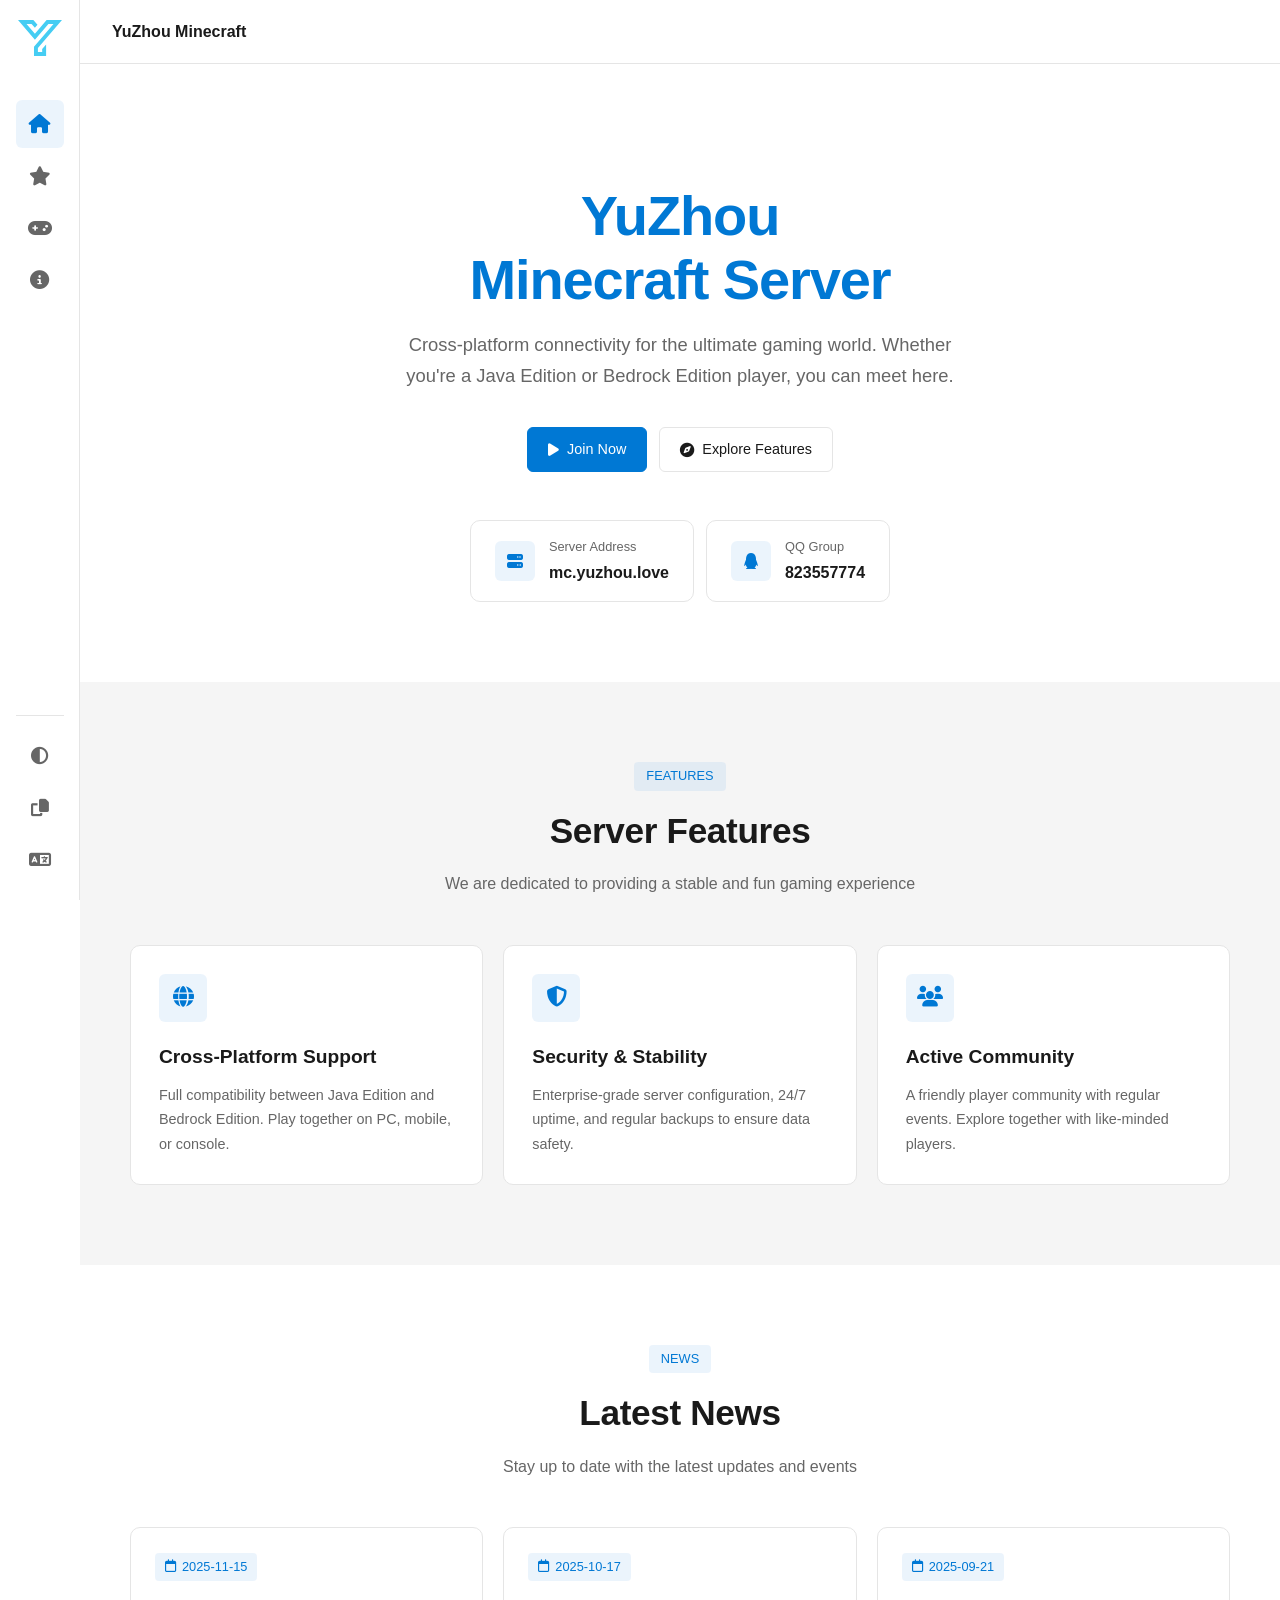
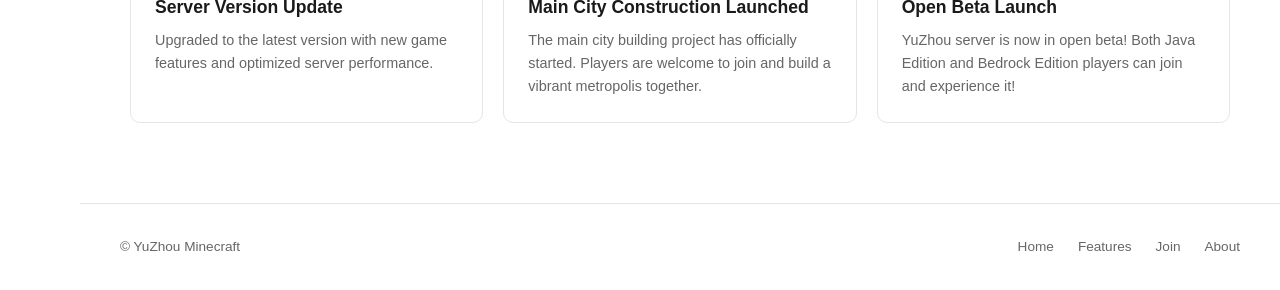
==== index.html @ 5cf27d08 "AAA" ====
<!DOCTYPE html>
<html lang="zh-CN">
<head>
    <meta charset="UTF-8">
    <meta name="viewport" content="width=device-width, initial-scale=1.0">
    <title data-i18n="site.title">雨州 Minecraft</title>
    <link rel="icon" href="images/雨州logo.svg" type="image/svg+xml">
    <link rel="stylesheet" href="css/common.css">
    <link rel="stylesheet" href="css/page.css">
    <link rel="stylesheet" href="css/home.css">
    <link rel="stylesheet" href="fonts/fontawesome-free-6.4.0-web/css/all.min.css">
</head>
<body>
    <!-- 加载界面 -->
    <div class="loading-screen active" id="loadingScreen">
        <div class="loading-container">
            <img src="images/雨州logo.svg" alt="雨州Minecraft加载中" class="loading-logo" data-i18n-alt="loading.alt">
        </div>
    </div>

    <!-- 侧边导航栏 -->
    <aside class="sidebar">
        <a href="/" class="nav-logo" data-page="home">
            <img src="images/雨州logo.svg" alt="雨州Minecraft" class="sidebar-logo">
        </a>
        
        <div class="sidebar-title" data-i18n="sidebar.title">雨州 Minecraft</div>
        
        <nav class="sidebar-nav" id="sidebarNav">
            <a href="/" class="sidebar-link active" data-page="home" title="首页" data-i18n-title="nav.home">
                <i class="fas fa-home"></i>
                <span class="nav-label" data-i18n="nav.home">首页</span>
            </a>
            <a href="/features" class="sidebar-link" data-page="features" title="特色" data-i18n-title="nav.features">
                <i class="fas fa-star"></i>
                <span class="nav-label" data-i18n="nav.features">特色</span>
            </a>
            <a href="/join" class="sidebar-link" data-page="join" title="加入" data-i18n-title="nav.join">
                <i class="fas fa-gamepad"></i>
                <span class="nav-label" data-i18n="nav.join">加入</span>
            </a>
            <a href="/about" class="sidebar-link" data-page="about" title="关于" data-i18n-title="nav.about">
                <i class="fas fa-info-circle"></i>
                <span class="nav-label" data-i18n="nav.about">关于</span>
            </a>
        </nav>
        
        <div class="sidebar-action">
            <button class="sidebar-btn" id="themeToggle" title="跟随系统" data-i18n-title="theme.auto">
                <i class="fas fa-circle-half-stroke"></i>
            </button>
            <button class="sidebar-btn" onclick="copyIP()" title="复制服务器IP" data-i18n-title="copy.ip">
                <i class="fas fa-copy"></i>
            </button>
            <div class="lang-toggle-wrapper">
                <button class="sidebar-btn" id="langToggle" title="语言" data-i18n-title="language.label" onclick="toggleLangMenu(event)">
                    <i class="fas fa-language"></i>
                </button>
                <div class="lang-menu" id="langMenu">
                    <button class="lang-menu-item" data-lang="auto">跟随系统</button>
                    <button class="lang-menu-item" data-lang="zh">中文</button>
                    <button class="lang-menu-item" data-lang="en">English</button>
                    <button class="lang-menu-item" data-lang="ja">日本語</button>
                    <button class="lang-menu-item" data-lang="ko">한국어</button>
                </div>
            </div>
            <button class="sidebar-btn sidebar-hamburger" id="menuToggle" title="菜单" data-i18n-title="menu.label">
                <i class="fas fa-bars"></i>
            </button>
        </div>
    </aside>

    <!-- 顶部栏 -->
    <header class="topbar">
        <div class="topbar-title" data-i18n="topbar.title">雨州 Minecraft</div>
    </header>

    <!-- 主内容区 -->
    <main class="main-content" id="mainContent">
        <!-- 页面内容将通过JS加载 -->
    </main>

    <!-- 页脚 -->
    <footer class="footer">
        <div data-i18n="footer.copyright">&copy; 雨州 Minecraft</div>
        <div class="footer-links">
            <a href="/" data-page="home" data-i18n="footer.home">首页</a>
            <a href="/features" data-page="features" data-i18n="footer.features">特色</a>
            <a href="/join" data-page="join" data-i18n="footer.join">加入</a>
            <a href="/about" data-page="about" data-i18n="footer.about">关于</a>
        </div>
    </footer>

    <script src="i18n.js"></script>
    <script src="script.js"></script>
</body>
</html>
---- css/common.css ----
/* ===== 雨州Minecraft - 现代化设计 ===== */

:root {
  --bg: #ffffff;
  --bg-section: #f5f5f5;
  --bg-card: #ffffff;
  --glass-bg: rgba(255, 255, 255, 0.85);
  --text: #1a1a1a;
  --text-muted: #666666;
  --text-tertiary: #999999;
  --border: #e5e5e5;
  --border-hover: #d0d0d0;
  --accent: #0078d4;
  --accent-hover: #106ebe;
  --accent-bg: rgba(0, 120, 212, 0.08);
  --shadow-sm: 0 1px 2px rgba(0, 0, 0, 0.05);
  --shadow-md: 0 4px 12px rgba(0, 0, 0, 0.06);
  --shadow-lg: 0 8px 24px rgba(0, 0, 0, 0.08);
  --radius-sm: 6px;
  --radius-md: 10px;
  --radius-lg: 16px;
  --sidebar-w: 80px;
  --topbar-h: 64px;
  --transition: 0.2s ease;
}

[data-theme="dark"] {
  --bg: #1a1a1a;
  --bg-section: #222222;
  --bg-card: #252525;
  --glass-bg: rgba(26, 26, 26, 0.85);
  --text: #e6edf3;
  --text-muted: #8b949e;
  --text-tertiary: #6e7681;
  --border: #30363d;
  --border-hover: #484f58;
  --accent: #58a6ff;
  --accent-hover: #79c0ff;
  --accent-bg: rgba(88, 166, 255, 0.12);
  --shadow-sm: 0 1px 2px rgba(0, 0, 0, 0.15);
  --shadow-md: 0 4px 12px rgba(0, 0, 0, 0.2);
  --shadow-lg: 0 8px 24px rgba(0, 0, 0, 0.3);
}

* {
  margin: 0;
  padding: 0;
  box-sizing: border-box;
}

body {
  font-family: -apple-system, BlinkMacSystemFont, 'Segoe UI', Roboto, 'Helvetica Neue', Arial, sans-serif;
  line-height: 1.6;
  color: var(--text);
  background: var(--bg);
  overflow-x: hidden;
  transition: background var(--transition), color var(--transition);
}

body.loading {
  overflow: hidden;
  height: 100vh;
}

/* ===== 侧边导航栏 ===== */
.sidebar {
  position: fixed;
  left: 0;
  top: 0;
  bottom: 0;
  width: var(--sidebar-w);
  background: var(--bg-card);
  border-right: 1px solid var(--border);
  z-index: 1000;
  display: flex;
  flex-direction: column;
  align-items: center;
  padding: 16px 0;
  transition: background var(--transition), border-color var(--transition);
}

.sidebar-logo {
  width: 44px;
  height: 44px;
  margin-bottom: 32px;
}

.sidebar-nav {
  display: flex;
  flex-direction: column;
  gap: 4px;
  flex: 1;
}

.sidebar-link {
  width: 48px;
  height: 48px;
  display: flex;
  align-items: center;
  justify-content: center;
  border-radius: var(--radius-sm);
  color: var(--text-muted);
  text-decoration: none;
  font-size: 1.2rem;
  transition: background var(--transition), color var(--transition);
}

.sidebar-link:hover {
  background: var(--accent-bg);
  color: var(--accent);
}

.sidebar-link.active {
  background: var(--accent-bg);
  color: var(--accent);
}

.sidebar-action {
  margin-top: auto;
  padding-top: 16px;
  border-top: 1px solid var(--border);
  display: flex;
  flex-direction: column;
  align-items: center;
  gap: 4px;
}

.sidebar-btn {
  width: 48px;
  height: 48px;
  border-radius: var(--radius-sm);
  background: transparent;
  border: none;
  color: var(--text-muted);
  font-size: 1.1rem;
  cursor: pointer;
  transition: background var(--transition), color var(--transition);
}

.sidebar-btn:hover {
  background: var(--accent-bg);
  color: var(--accent);
}

.nav-label {
  display: none;
}

.sidebar-hamburger {
  display: none;
}

.sidebar-title {
  display: none;
}

/* ===== 语言切换菜单 ===== */
.lang-toggle-wrapper {
  position: relative;
}

.lang-menu {
  display: none;
  position: absolute;
  left: 64px;
  bottom: 0;
  background: var(--bg-card);
  border: 1px solid var(--border);
  border-radius: var(--radius-md);
  box-shadow: var(--shadow-lg);
  z-index: 1100;
  flex-direction: column;
  padding: 4px;
  min-width: 180px;
  opacity: 0;
  visibility: hidden;
  pointer-events: none;
  transform: translateX(-10px);
  transition: opacity 0.2s ease, transform 0.2s ease;
}

.lang-menu.open {
  display: flex;
  opacity: 1;
  visibility: visible;
  pointer-events: auto;
  transform: translateX(0);
}

.lang-menu-item {
  display: block;
  width: 100%;
  padding: 10px 14px;
  background: none;
  border: none;
  border-radius: var(--radius-sm);
  font-size: 0.9rem;
  color: var(--text);
  text-align: left;
  cursor: pointer;
  transition: background var(--transition);
  white-space: nowrap;
}

.lang-menu-item:hover {
  background: var(--accent-bg);
  color: var(--accent);
}

.lang-menu-item.active {
  background: var(--accent-bg);
  color: var(--accent);
  font-weight: 600;
}

/* ===== 顶部栏 ===== */
.topbar {
  position: fixed;
  top: 0;
  left: var(--sidebar-w);
  right: 0;
  height: var(--topbar-h);
  background: var(--bg-card);
  border-bottom: 1px solid var(--border);
  z-index: 999;
  display: flex;
  align-items: center;
  justify-content: space-between;
  padding: 0 32px;
  transition: background var(--transition), border-color var(--transition);
}

.topbar-title {
  font-size: 1rem;
  font-weight: 600;
  color: var(--text);
}

.topbar-actions {
  display: flex;
  gap: 12px;
}

/* ===== 主内容区 ===== */
.main-content {
  margin-left: var(--sidebar-w);
  min-height: 100vh;
  padding-top: var(--topbar-h);
}

.page-content {
  display: none;
}

.page-content.active {
  display: block;
}

/* ===== 通用卡片 ===== */
.glass-card {
  background: var(--bg-card);
  border: 1px solid var(--border);
  border-radius: var(--radius-md);
  padding: 24px;
  transition: border-color var(--transition), box-shadow var(--transition);
}

.glass-card:hover {
  border-color: var(--border-hover);
  box-shadow: var(--shadow-md);
}

/* ===== 按钮 ===== */
.btn {
  display: inline-flex;
  align-items: center;
  gap: 8px;
  padding: 10px 20px;
  border-radius: var(--radius-sm);
  font-size: 0.9rem;
  font-weight: 500;
  text-decoration: none;
  cursor: pointer;
  border: 1px solid var(--border);
  background: var(--bg-card);
  color: var(--text);
  transition: background var(--transition), border-color var(--transition), box-shadow var(--transition);
}

.btn:hover {
  background: var(--bg-section);
  border-color: var(--border-hover);
}

.btn-primary {
  background: var(--accent);
  color: #ffffff;
  border-color: var(--accent);
}

.btn-primary:hover {
  background: var(--accent-hover);
  border-color: var(--accent-hover);
  box-shadow: var(--shadow-md);
}

.btn-secondary {
  background: transparent;
  border-color: var(--border);
}

.btn-secondary:hover {
  background: var(--bg-section);
  border-color: var(--border-hover);
}

/* ===== 标签 ===== */
.tag {
  display: inline-flex;
  align-items: center;
  gap: 6px;
  padding: 4px 12px;
  background: var(--accent-bg);
  border-radius: 4px;
  font-size: 0.8rem;
  color: var(--accent);
  font-weight: 500;
}

/* ===== 加载界面 ===== */
.loading-screen {
  position: fixed;
  inset: 0;
  background: var(--bg);
  z-index: 9999;
  display: flex;
  align-items: center;
  justify-content: center;
  opacity: 0;
  pointer-events: none;
  transition: opacity 0.4s ease;
}

.loading-screen.active {
  opacity: 1;
  pointer-events: auto;
}

.loading-container {
  text-align: center;
}

.loading-logo {
  width: 80px;
  height: 80px;
  opacity: 0.6;
}

/* ===== 页脚 ===== */
.footer {
  margin-left: var(--sidebar-w);
  padding: 32px 40px;
  border-top: 1px solid var(--border);
  display: flex;
  justify-content: space-between;
  align-items: center;
  color: var(--text-muted);
  font-size: 0.85rem;
  transition: border-color var(--transition);
}

.footer-links {
  display: flex;
  gap: 24px;
}

.footer-links a {
  color: var(--text-muted);
  text-decoration: none;
  transition: color var(--transition);
}

.footer-links a:hover {
  color: var(--accent);
}

/* ===== 导航标签文字（桌面隐藏，移动显示） ===== */
.nav-label {
  display: none;
}

.sidebar-hamburger {
  display: none;
}

/* ===== 响应式 ===== */
@media (max-width: 768px) {
  .sidebar {
    width: 100%;
    height: 56px;
    flex-direction: row;
    align-items: center;
    padding: 0 16px;
    bottom: auto;
    border-right: none;
    border-bottom: 1px solid var(--border);
  }

  .sidebar-logo {
    width: 36px;
    height: 36px;
    margin: 0;
  }

  .sidebar-nav {
    display: flex;
    position: fixed;
    inset: 56px 0 0 0;
    background: var(--glass-bg);
    backdrop-filter: blur(16px);
    -webkit-backdrop-filter: blur(16px);
    border-bottom: none;
    flex-direction: column;
    padding: 16px;
    gap: 4px;
    z-index: 999;
    opacity: 0;
    transform: translateY(-10px);
    visibility: hidden;
    pointer-events: none;
    transition: opacity 0.25s ease, transform 0.25s ease, visibility 0.25s;
  }

  .sidebar-nav.open {
    opacity: 1;
    transform: translateY(0);
    visibility: visible;
    pointer-events: auto;
  }

  .sidebar-link {
    width: 100%;
    height: auto;
    justify-content: flex-start;
    padding: 12px 16px;
    gap: 12px;
    font-size: 1rem;
  }

  .sidebar-link i {
    width: 20px;
    text-align: center;
    font-size: 1.1rem;
  }

  .nav-label {
    display: inline;
  }

  .sidebar-action {
    flex-direction: row;
    margin-top: 0;
    margin-left: auto;
    padding-top: 0;
    border-top: none;
  }

  .sidebar-btn {
    width: 42px;
    height: 42px;
  }

  .sidebar-hamburger {
    display: block;
  }

  .sidebar-title {
    display: block;
    font-size: 1rem;
    font-weight: 600;
    color: var(--text);
    margin-left: 8px;
  }

  .lang-menu {
    left: auto;
    right: 0;
    bottom: auto;
    top: 100%;
    transform: translateY(-10px);
  }

  .lang-menu.open {
    transform: translateY(0);
  }

  @media (max-width: 320px) {
    .sidebar-title {
      display: none;
    }
  }

  .nav-logo {
    display: flex;
    align-items: center;
  }

  .topbar {
    display: none;
  }

  .main-content {
    margin-left: 0;
    padding-top: 56px;
  }

  .footer {
    margin-left: 0;
    padding: 24px 20px;
    flex-direction: column;
    gap: 12px;
    text-align: center;
  }
}
---- css/page.css ----
/* ===== 子页面通用样式 ===== */

/* 页面Hero */
.page-hero {
  padding: 120px 40px 64px;
  text-align: center;
  position: relative;
  background: var(--bg-section);
  transition: background var(--transition);
}

.page-hero-content {
  max-width: 700px;
  margin: 0 auto;
}

.page-hero-tag {
  display: inline-block;
  padding: 4px 12px;
  background: var(--accent-bg);
  border-radius: 4px;
  font-size: 0.8rem;
  color: var(--accent);
  margin-bottom: 16px;
  font-weight: 500;
  letter-spacing: 1px;
}

.page-hero-title {
  font-size: 2.8rem;
  font-weight: 800;
  color: var(--text);
  margin-bottom: 12px;
  letter-spacing: -0.02em;
}

.page-hero-desc {
  color: var(--text-muted);
  font-size: 1.05rem;
  max-width: 480px;
  margin: 0 auto;
}

/* 内容区域 */
.page-section {
  padding: 64px 40px;
  max-width: 1100px;
  margin: 0 auto;
}

.page-section.alt-bg {
  background: var(--bg-section);
  max-width: 100%;
  transition: background var(--transition);
}

.page-section.alt-bg > * {
  max-width: 1100px;
  margin-left: auto;
  margin-right: auto;
}

.section-title-sm {
  font-size: 1.5rem;
  font-weight: 600;
  margin-bottom: 32px;
  color: var(--text);
  display: flex;
  align-items: center;
  gap: 16px;
}

.section-title-sm::after {
  content: '';
  flex: 1;
  height: 1px;
  background: var(--border);
}

/* 步骤卡片 */
.steps-grid {
  display: grid;
  grid-template-columns: repeat(auto-fit, minmax(260px, 1fr));
  gap: 20px;
}

.step-card {
  background: var(--bg-card);
  border: 1px solid var(--border);
  border-radius: var(--radius-md);
  padding: 28px 24px;
  text-align: center;
  transition: border-color var(--transition), box-shadow var(--transition);
}

.step-card:hover {
  border-color: var(--border-hover);
  box-shadow: var(--shadow-md);
}

.step-number {
  width: 44px;
  height: 44px;
  background: var(--accent-bg);
  border-radius: var(--radius-sm);
  display: flex;
  align-items: center;
  justify-content: center;
  margin: 0 auto 16px;
  font-size: 1.2rem;
  font-weight: 700;
  color: var(--accent);
}

.step-card h3 {
  font-size: 1.15rem;
  font-weight: 600;
  margin-bottom: 8px;
  color: var(--text);
}

.step-card p {
  color: var(--text-muted);
  font-size: 0.9rem;
  line-height: 1.6;
}

/* 加入指南图文布局 */
.join-layout {
  display: flex;
  align-items: flex-start;
  gap: 40px;
}

.join-layout .steps-grid {
  flex: 1;
  min-width: 0;
}

.join-image {
  flex: 1;
  min-width: 0;
  position: sticky;
  top: calc(var(--topbar-h) + 24px);
}

.join-image img {
  width: 100%;
  height: auto;
  border-radius: var(--radius-md);
  border: 1px solid var(--border);
  display: block;
  transition: border-color var(--transition);
}

.join-layout-reverse {
  flex-direction: row-reverse;
}

/* 联系卡片 */
.contact-grid {
  display: grid;
  grid-template-columns: repeat(auto-fit, minmax(280px, 1fr));
  gap: 20px;
}

.contact-card {
  background: var(--bg-card);
  border: 1px solid var(--border);
  border-radius: var(--radius-md);
  padding: 32px 24px;
  text-align: center;
  transition: border-color var(--transition), box-shadow var(--transition);
}

.contact-card:hover {
  border-color: var(--border-hover);
  box-shadow: var(--shadow-md);
}

.contact-icon {
  width: 56px;
  height: 56px;
  background: var(--accent-bg);
  border-radius: var(--radius-sm);
  display: flex;
  align-items: center;
  justify-content: center;
  margin: 0 auto 20px;
  font-size: 1.4rem;
  color: var(--accent);
}

.contact-card h3 {
  font-size: 1.15rem;
  font-weight: 600;
  margin-bottom: 8px;
  color: var(--text);
}

.contact-card .value {
  font-size: 1.1rem;
  color: var(--accent);
  font-weight: 600;
  margin-bottom: 16px;
}

/* 特性列表 */
.feature-list {
  display: flex;
  flex-direction: column;
  gap: 12px;
}

.feature-item {
  display: flex;
  align-items: center;
  gap: 14px;
  padding: 16px 20px;
  background: var(--bg-card);
  border: 1px solid var(--border);
  border-radius: var(--radius-sm);
  transition: border-color var(--transition);
}

.feature-item:hover {
  border-color: var(--border-hover);
}

.feature-item-icon {
  width: 40px;
  height: 40px;
  background: var(--accent-bg);
  border-radius: var(--radius-sm);
  display: flex;
  align-items: center;
  justify-content: center;
  color: var(--accent);
  font-size: 1rem;
  flex-shrink: 0;
}

.feature-item-text h4 {
  font-size: 1rem;
  font-weight: 600;
  margin-bottom: 2px;
  color: var(--text);
}

.feature-item-text p {
  color: var(--text-muted);
  font-size: 0.85rem;
}

/* 响应式 */
@media (max-width: 1024px) {
  .join-layout,
  .join-layout-reverse {
    flex-direction: column;
  }

  .join-image {
    position: static;
    margin: 16px 0 0;
  }

  /* 所有 ≤1024px 使用紧凑列表步骤 */
  .steps-grid {
    gap: 0;
  }

  .step-card {
    padding: 12px 0;
    border: none;
    border-radius: 0;
    background: none;
    text-align: left;
    display: flex;
    flex-wrap: wrap;
    align-items: flex-start;
    gap: 4px 12px;
  }

  .step-card:hover {
    border-color: transparent;
    box-shadow: none;
  }

  .step-card + .step-card {
    border-top: 1px solid var(--border);
  }

  .step-number {
    width: 26px;
    height: 26px;
    border-radius: 50%;
    font-size: 0.8rem;
    font-weight: 600;
    margin: 0;
    flex-shrink: 0;
  }

  .step-card h3 {
    font-size: 0.95rem;
    font-weight: 600;
    margin: 0;
    padding-top: 2px;
    flex: 1;
  }

  .step-card p {
    width: 100%;
    padding-left: 38px;
    font-size: 0.8rem;
    line-height: 1.5;
    margin: 0;
    color: var(--text-muted);
  }
}

@media (max-width: 768px) {
  .page-hero {
    padding: 100px 20px 40px;
  }

  .page-hero-title {
    font-size: 2.2rem;
  }

  .page-section {
    padding: 32px 20px;
  }

  .contact-grid {
    grid-template-columns: 1fr;
  }

  .join-image {
    max-width: 100%;
    margin-top: 12px;
  }

  .join-image img {
    border-radius: var(--radius-sm);
  }

  .section-title-sm {
    margin-bottom: 16px;
    font-size: 1.25rem;
  }
}
---- css/home.css ----
/* ===== 首页 ===== */

.hero {
  padding: 120px 40px 80px;
  text-align: center;
  position: relative;
  background: var(--bg);
  overflow: hidden;
}

.hero-content {
  max-width: 800px;
  margin: 0 auto;
  position: relative;
  z-index: 1;
}

.hero-badge {
  display: inline-flex;
  align-items: center;
  gap: 6px;
  padding: 6px 14px;
  background: var(--accent-bg);
  border-radius: 4px;
  font-size: 0.85rem;
  color: var(--accent);
  margin-bottom: 24px;
  font-weight: 500;
}

.hero-title {
  font-size: 3.5rem;
  font-weight: 800;
  line-height: 1.15;
  margin-bottom: 16px;
  color: var(--text);
  letter-spacing: -0.02em;
}

.hero-title span {
  color: var(--accent);
}

.hero-subtitle {
  font-size: 1.15rem;
  color: var(--text-muted);
  margin-bottom: 36px;
  max-width: 560px;
  margin-left: auto;
  margin-right: auto;
  line-height: 1.7;
}

.hero-actions {
  display: flex;
  gap: 12px;
  justify-content: center;
  margin-bottom: 48px;
  flex-wrap: wrap;
}

/* 服务器信息卡片 */
.server-info {
  display: flex;
  gap: 12px;
  justify-content: center;
  flex-wrap: wrap;
}

.server-info-card {
  background: var(--bg-card);
  border: 1px solid var(--border);
  border-radius: var(--radius-md);
  padding: 16px 24px;
  display: flex;
  align-items: center;
  gap: 14px;
  transition: border-color var(--transition), box-shadow var(--transition);
}

.server-info-card:hover {
  border-color: var(--border-hover);
  box-shadow: var(--shadow-sm);
}

.server-info-icon {
  width: 40px;
  height: 40px;
  background: var(--accent-bg);
  border-radius: var(--radius-sm);
  display: flex;
  align-items: center;
  justify-content: center;
  font-size: 1rem;
  color: var(--accent);
  flex-shrink: 0;
}

.server-info-text {
  text-align: left;
}

.server-info-label {
  font-size: 0.8rem;
  color: var(--text-muted);
  margin-bottom: 2px;
}

.server-info-value {
  font-size: 1rem;
  font-weight: 600;
  color: var(--text);
}

/* 特色区域 */
.features-section {
  padding: 80px 40px;
  background: var(--bg-section);
  transition: background var(--transition);
}

.section-header {
  text-align: center;
  margin-bottom: 48px;
}

.section-tag {
  display: inline-block;
  padding: 4px 12px;
  background: var(--accent-bg);
  border-radius: 4px;
  font-size: 0.8rem;
  color: var(--accent);
  margin-bottom: 12px;
  font-weight: 500;
}

.section-title {
  font-size: 2.2rem;
  font-weight: 700;
  margin-bottom: 12px;
  color: var(--text);
  letter-spacing: -0.01em;
}

.section-desc {
  color: var(--text-muted);
  font-size: 1rem;
  max-width: 500px;
  margin: 0 auto;
}

/* 特色网格 */
.features-grid {
  display: grid;
  grid-template-columns: repeat(auto-fit, minmax(300px, 1fr));
  gap: 20px;
  max-width: 1100px;
  margin: 0 auto;
}

.feature-card {
  background: var(--bg-card);
  border: 1px solid var(--border);
  border-radius: var(--radius-md);
  padding: 28px;
  transition: border-color var(--transition), box-shadow var(--transition);
}

.feature-card:hover {
  border-color: var(--border-hover);
  box-shadow: var(--shadow-md);
}

.feature-icon {
  width: 48px;
  height: 48px;
  background: var(--accent-bg);
  border-radius: var(--radius-sm);
  display: flex;
  align-items: center;
  justify-content: center;
  font-size: 1.3rem;
  color: var(--accent);
  margin-bottom: 20px;
}

.feature-card h3 {
  font-size: 1.2rem;
  font-weight: 600;
  margin-bottom: 10px;
  color: var(--text);
}

.feature-card p {
  color: var(--text-muted);
  line-height: 1.7;
  font-size: 0.9rem;
}

/* 新闻区域 */
.news-section {
  padding: 80px 40px;
  background: var(--bg);
}

.news-grid {
  display: grid;
  grid-template-columns: repeat(auto-fit, minmax(320px, 1fr));
  gap: 20px;
  max-width: 1100px;
  margin: 0 auto;
}

.news-card {
  background: var(--bg-card);
  border: 1px solid var(--border);
  border-radius: var(--radius-md);
  padding: 24px;
  transition: border-color var(--transition), box-shadow var(--transition);
  cursor: pointer;
}

.news-card:hover {
  border-color: var(--border-hover);
  box-shadow: var(--shadow-md);
}

.news-date {
  display: inline-flex;
  align-items: center;
  gap: 6px;
  padding: 4px 10px;
  background: var(--accent-bg);
  border-radius: 4px;
  font-size: 0.8rem;
  color: var(--accent);
  margin-bottom: 12px;
  font-weight: 500;
}

.news-card h3 {
  font-size: 1.1rem;
  font-weight: 600;
  margin-bottom: 8px;
  color: var(--text);
  transition: color var(--transition);
}

.news-card:hover h3 {
  color: var(--accent);
}

.news-card p {
  color: var(--text-muted);
  font-size: 0.9rem;
  line-height: 1.6;
}

/* 响应式 */
@media (max-width: 768px) {
  .hero {
    padding: 100px 20px 60px;
  }

  .hero-title {
    font-size: 2.4rem;
  }

  .hero-actions {
    flex-wrap: wrap;
    justify-content: center;
  }

  .server-info {
    flex-wrap: wrap;
    justify-content: center;
  }

  .server-info-card {
    flex: 1;
    min-width: 240px;
    max-width: 400px;
  }

  .features-section,
  .news-section {
    padding: 60px 20px;
  }

  .section-title {
    font-size: 1.8rem;
  }

  .features-grid,
  .news-grid {
    grid-template-columns: 1fr;
  }
}
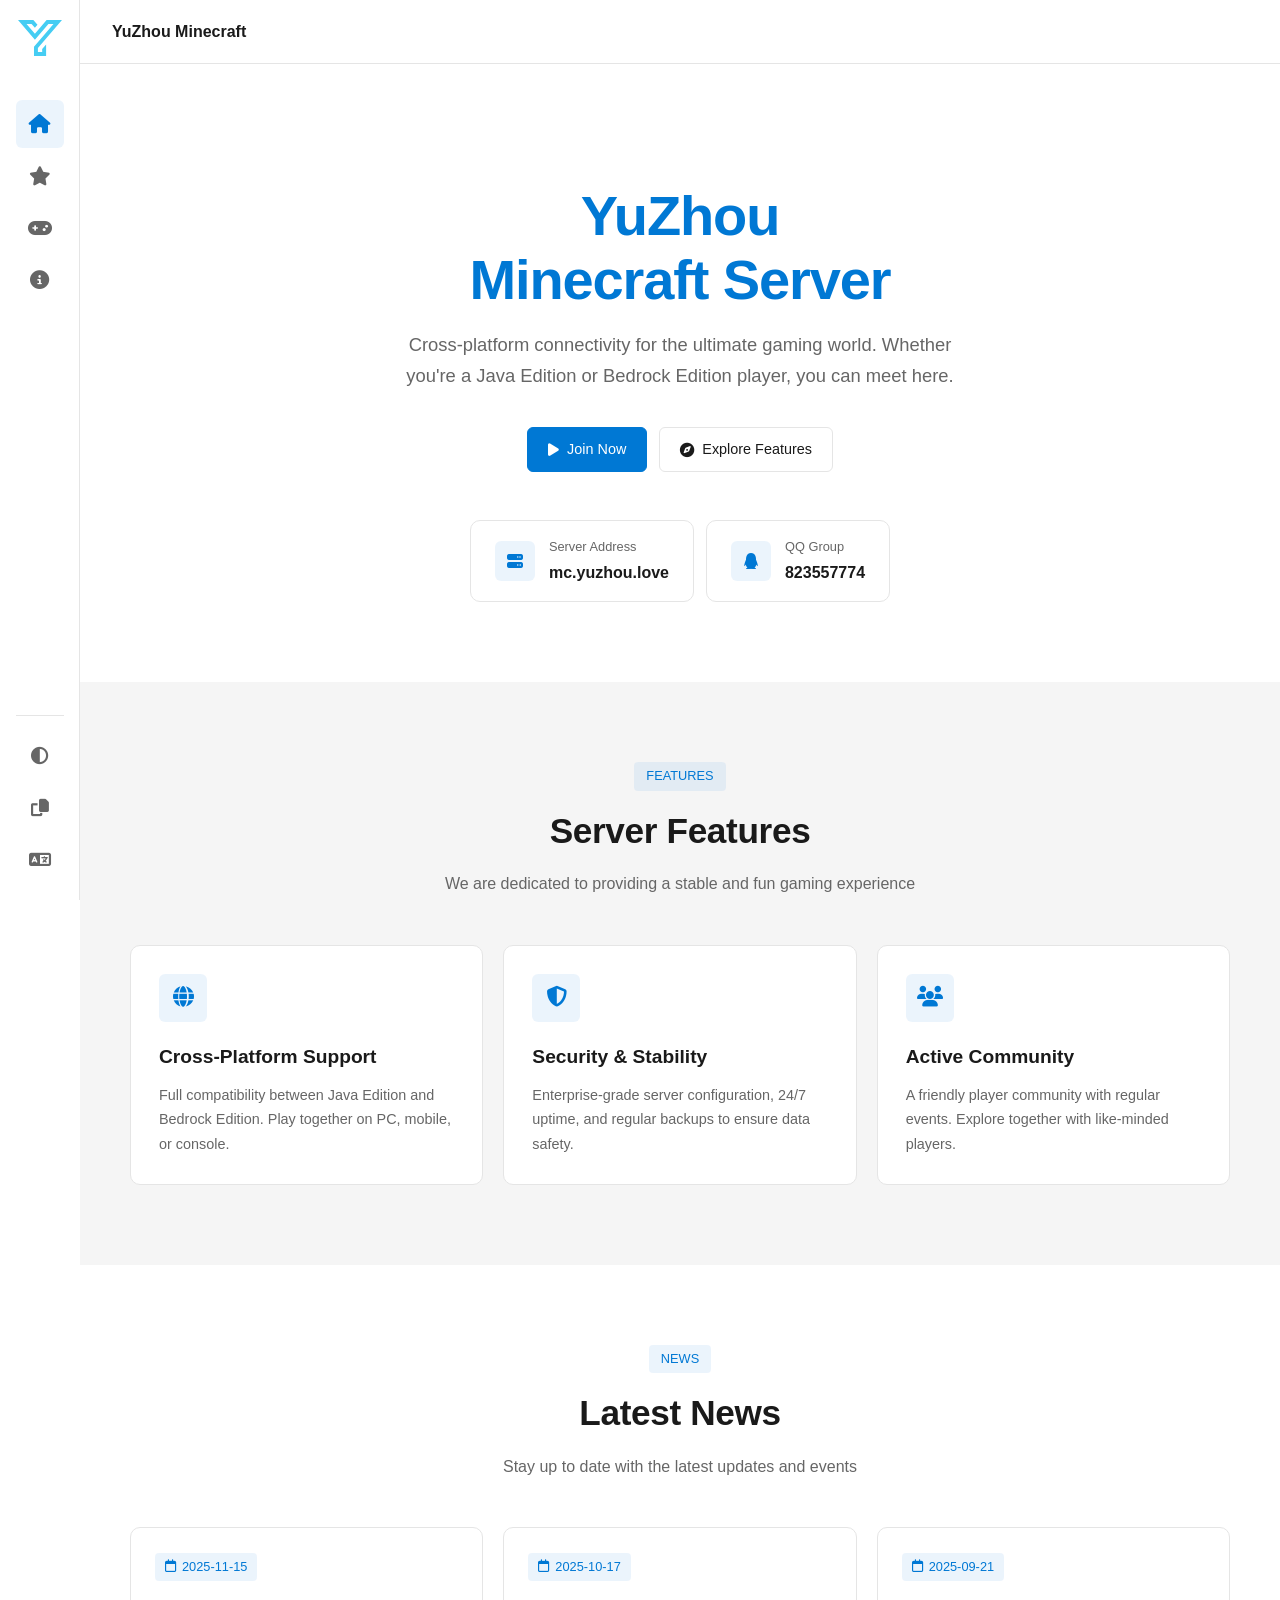
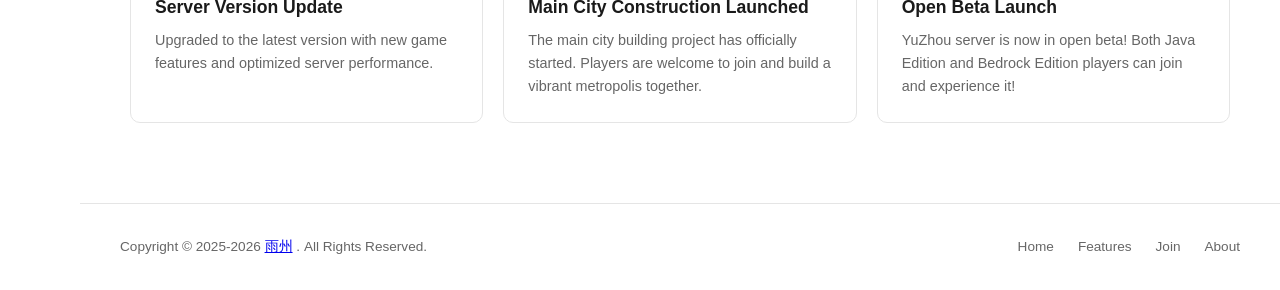
==== commit 5215fd12: "AAA" ====
--- a/index.html
+++ b/index.html
@@ -4,7 +4,10 @@
     <meta charset="UTF-8">
     <meta name="viewport" content="width=device-width, initial-scale=1.0">
     <title data-i18n="site.title">雨州 Minecraft</title>
+    <link rel="icon" href="favicon.ico" type="image/x-icon" sizes="16x16 32x32 48x48">
+    <link rel="icon" href="images/favicon-260x260.png" type="image/png">
     <link rel="icon" href="images/雨州logo.svg" type="image/svg+xml">
+    <link rel="apple-touch-icon" href="images/favicon-260x260.png">
     <link rel="stylesheet" href="css/common.css">
     <link rel="stylesheet" href="css/page.css">
     <link rel="stylesheet" href="css/home.css">
@@ -82,7 +85,11 @@
 
     <!-- 页脚 -->
     <footer class="footer">
-        <div data-i18n="footer.copyright">&copy; 雨州 Minecraft</div>
+        <div class="footer-copyright">
+            <span data-i18n="footer.copyright">Copyright &copy; 2025-2026</span>
+            <a href="https://github.com/YuZhou-RAIN" target="_blank" rel="noopener noreferrer">雨州</a>
+            <span data-i18n="footer.rights">. All Rights Reserved.</span>
+        </div>
         <div class="footer-links">
             <a href="/" data-page="home" data-i18n="footer.home">首页</a>
             <a href="/features" data-page="features" data-i18n="footer.features">特色</a>
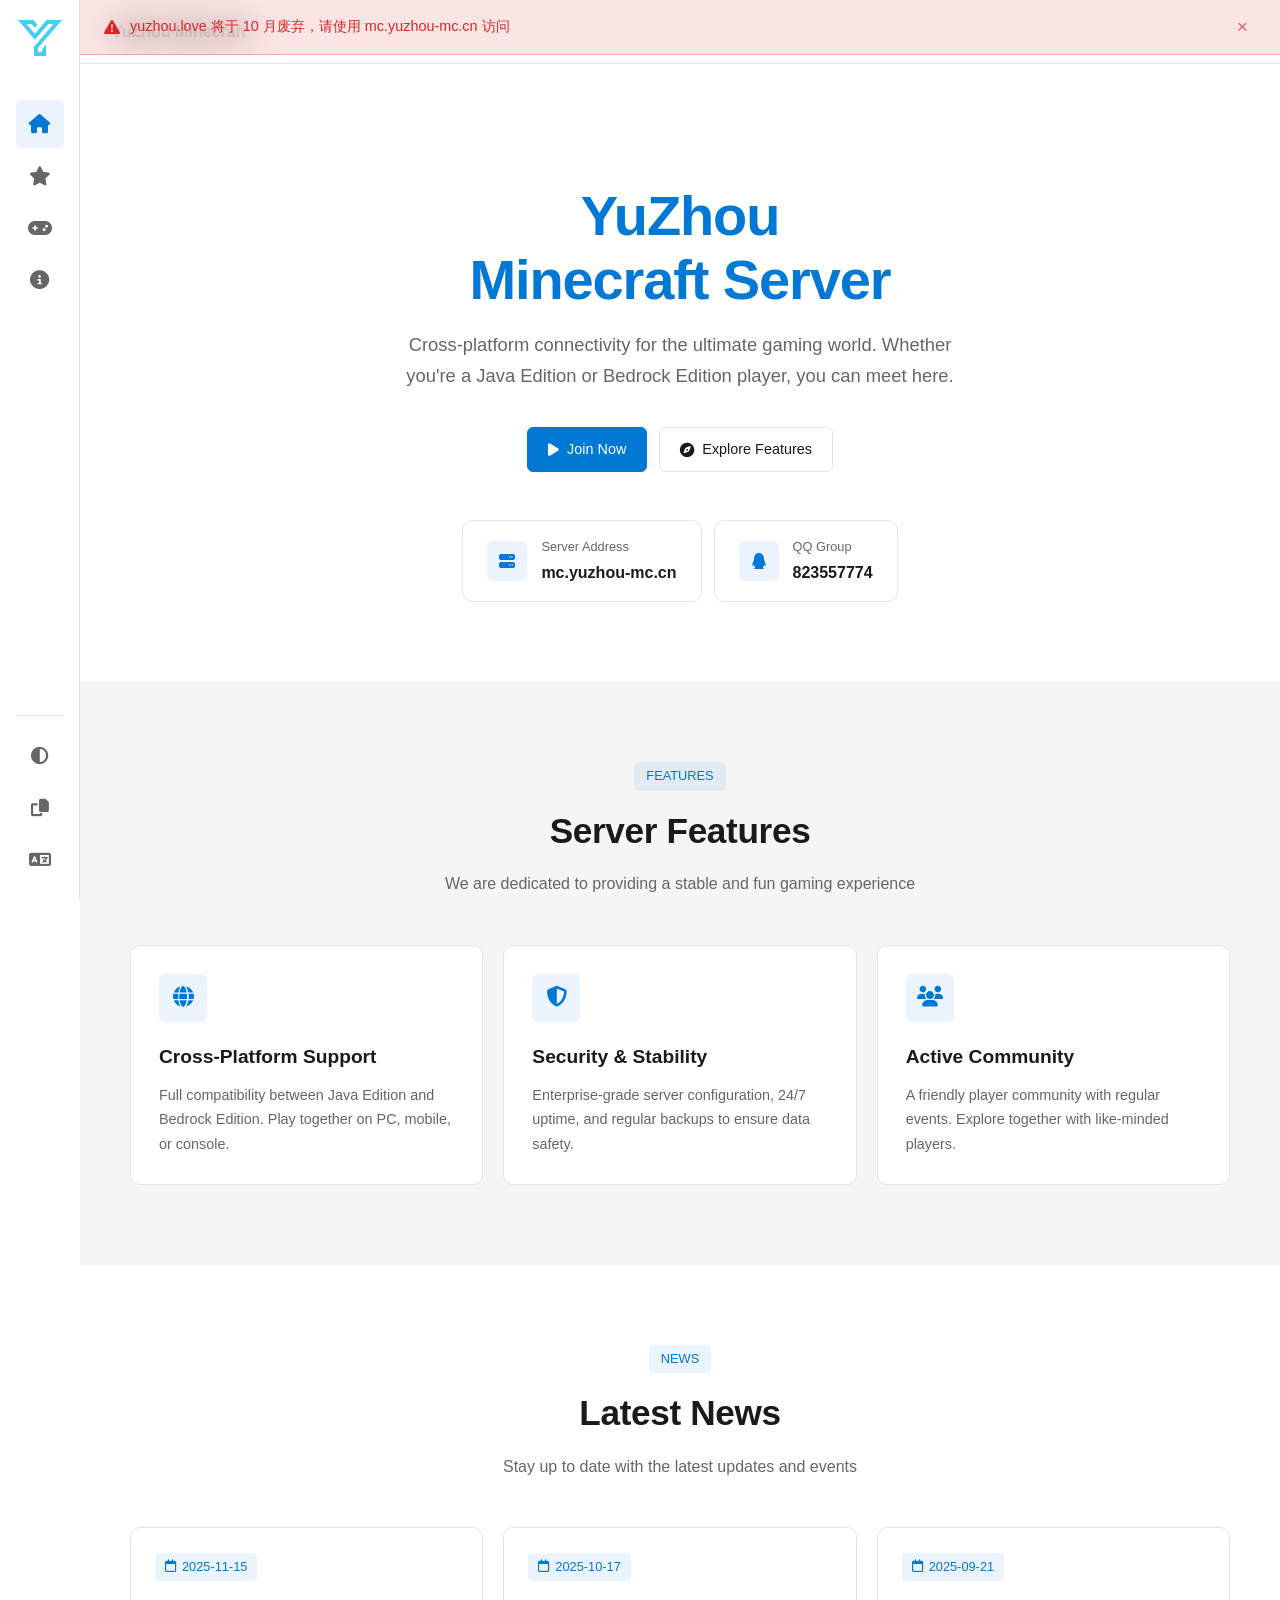
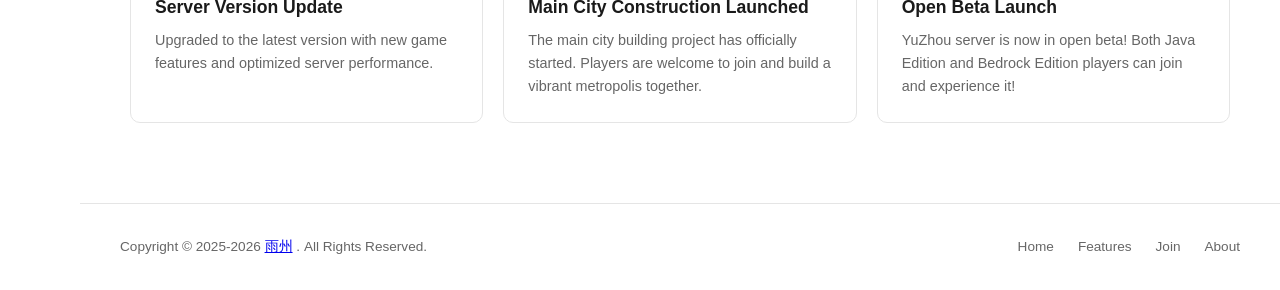
==== commit 38c6eeb1: "添加 yuzhou.love 废弃横幅提示" ====
--- a/index.html
+++ b/index.html
@@ -14,6 +14,13 @@
     <link rel="stylesheet" href="fonts/fontawesome-free-6.4.0-web/css/all.min.css">
 </head>
 <body>
+    <!-- 废弃横幅 -->
+    <div class="deprecation-banner" id="deprecationBanner">
+      <i class="fas fa-exclamation-triangle banner-icon"></i>
+      <span class="banner-text">yuzhou.love 将于 10 月废弃，请使用 mc.yuzhou-mc.cn 访问</span>
+      <button class="banner-close" onclick="document.getElementById('deprecationBanner').remove()">&times;</button>
+    </div>
+
     <!-- 加载界面 -->
     <div class="loading-screen active" id="loadingScreen">
         <div class="loading-container">
--- a/css/common.css
+++ b/css/common.css
@@ -393,6 +393,60 @@
   display: none;
 }
 
+/* ===== 废弃横幅提示 ===== */
+.deprecation-banner {
+  position: fixed;
+  top: 0;
+  left: var(--sidebar-w);
+  right: 0;
+  z-index: 2000;
+  display: flex;
+  align-items: center;
+  justify-content: space-between;
+  padding: 12px 24px;
+  background: rgba(220, 38, 38, 0.12);
+  backdrop-filter: blur(16px);
+  -webkit-backdrop-filter: blur(16px);
+  border-bottom: 1px solid rgba(220, 38, 38, 0.3);
+  color: #dc2626;
+  font-size: 0.9rem;
+  font-weight: 500;
+}
+
+.deprecation-banner .banner-icon {
+  margin-right: 10px;
+  font-size: 1rem;
+}
+
+.deprecation-banner .banner-text {
+  flex: 1;
+}
+
+.deprecation-banner .banner-close {
+  background: none;
+  border: none;
+  color: #dc2626;
+  font-size: 1.2rem;
+  cursor: pointer;
+  padding: 4px 8px;
+  border-radius: 4px;
+  transition: background 0.2s;
+  opacity: 0.7;
+}
+
+.deprecation-banner .banner-close:hover {
+  background: rgba(220, 38, 38, 0.15);
+  opacity: 1;
+}
+
+@media (max-width: 768px) {
+  .deprecation-banner {
+    left: 0;
+    padding: 10px 16px;
+    font-size: 0.8rem;
+  }
+}
+
 /* ===== 响应式 ===== */
 @media (max-width: 768px) {
   .sidebar {
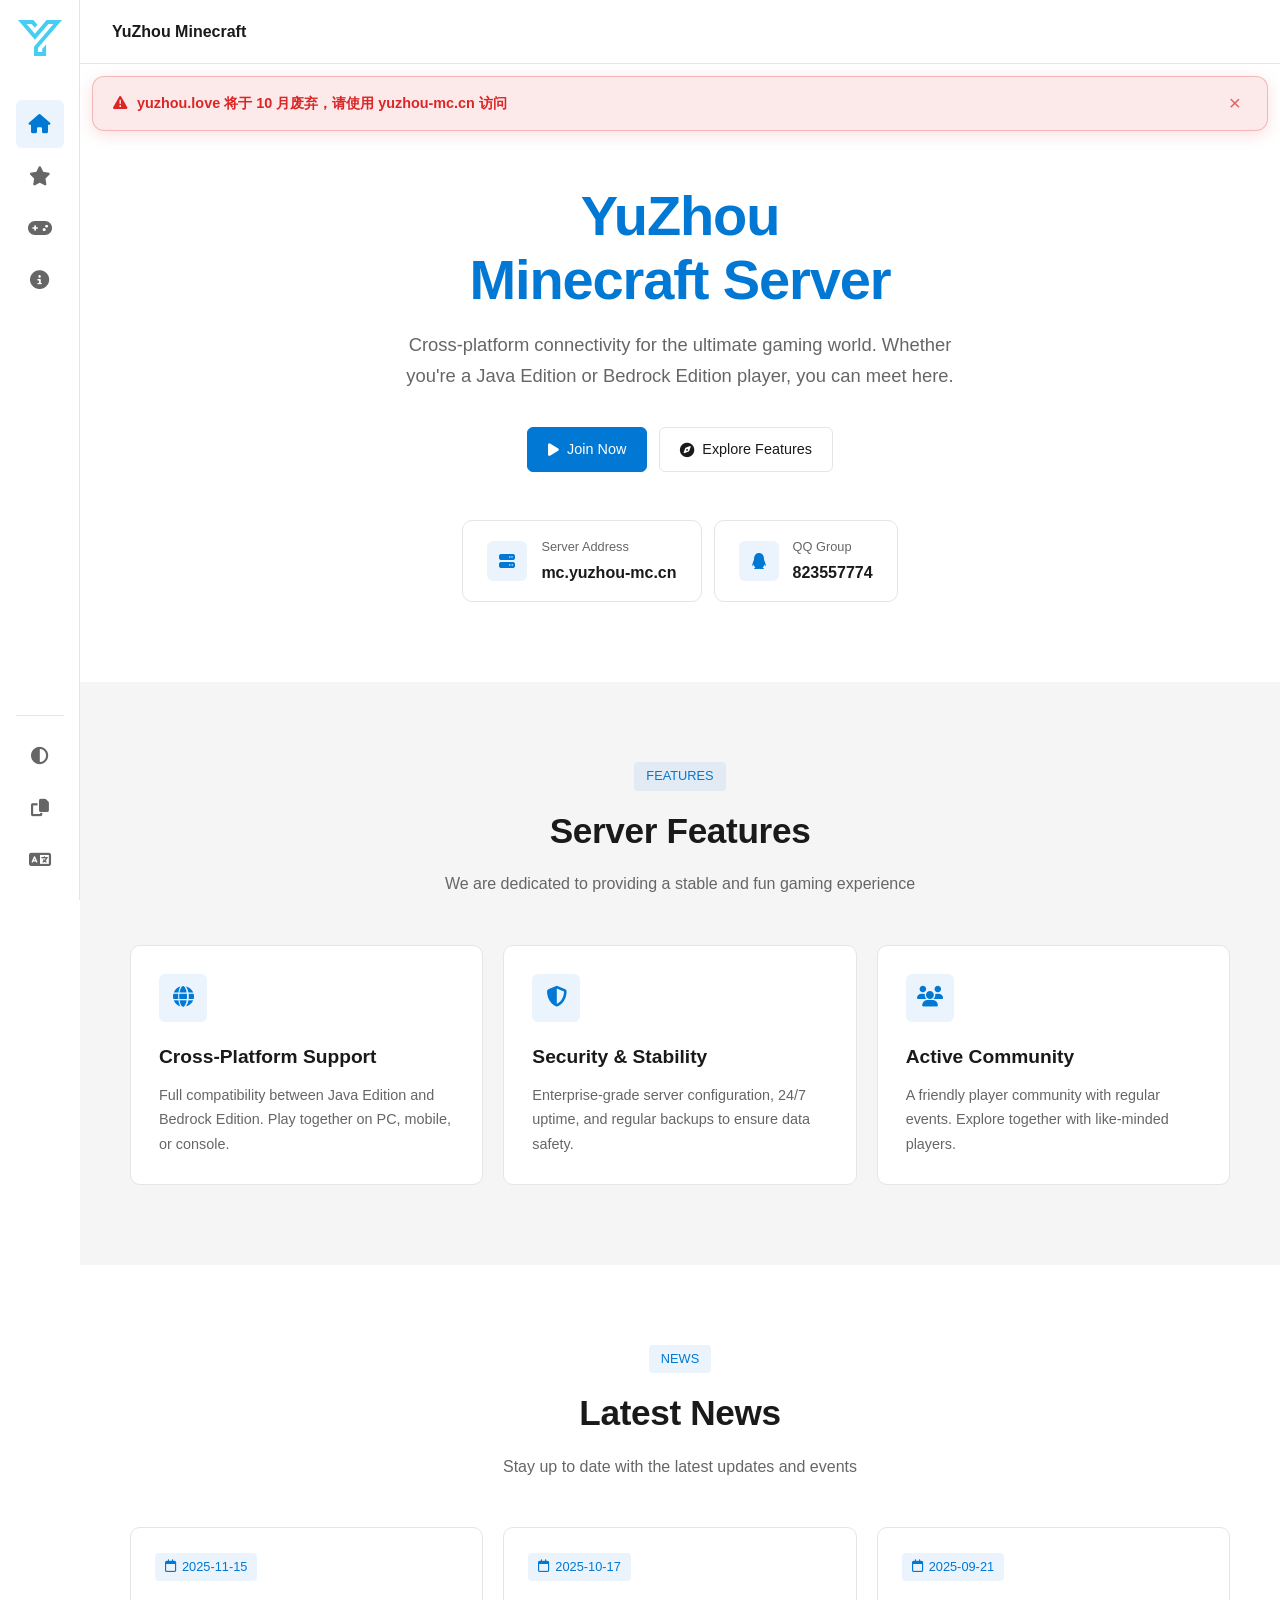
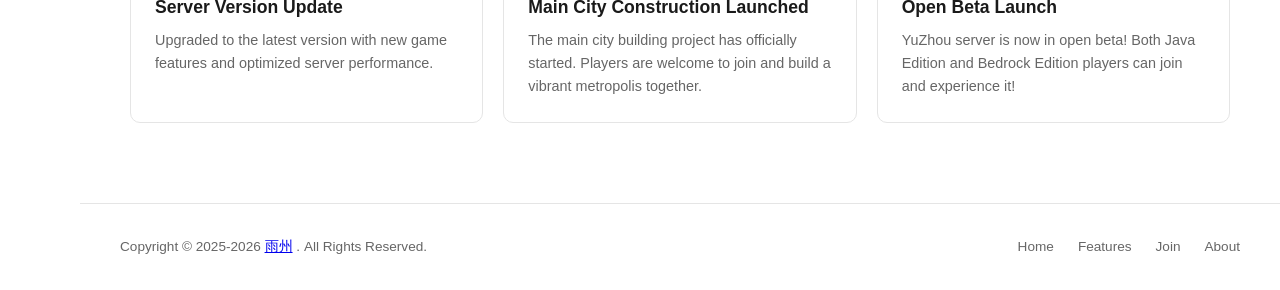
==== commit c61ef5b8: "调整横幅样式为圆角浮窗，显示在顶栏下方" ====
--- a/index.html
+++ b/index.html
@@ -17,7 +17,7 @@
     <!-- 废弃横幅 -->
     <div class="deprecation-banner" id="deprecationBanner">
       <i class="fas fa-exclamation-triangle banner-icon"></i>
-      <span class="banner-text">yuzhou.love 将于 10 月废弃，请使用 mc.yuzhou-mc.cn 访问</span>
+      <span class="banner-text">yuzhou.love 将于 10 月废弃，请使用 yuzhou-mc.cn 访问</span>
       <button class="banner-close" onclick="document.getElementById('deprecationBanner').remove()">&times;</button>
     </div>
 
--- a/css/common.css
+++ b/css/common.css
@@ -393,45 +393,40 @@
   display: none;
 }
 
-/* ===== 废弃横幅提示 ===== */
+/* ===== 废弃横幅浮窗 ===== */
 .deprecation-banner {
   position: fixed;
-  top: 0;
-  left: var(--sidebar-w);
-  right: 0;
+  top: calc(var(--topbar-h) + 12px);
+  left: calc(var(--sidebar-w) + 12px);
+  right: 12px;
   z-index: 2000;
   display: flex;
   align-items: center;
-  justify-content: space-between;
-  padding: 12px 24px;
-  background: rgba(220, 38, 38, 0.12);
+  gap: 10px;
+  padding: 14px 20px;
+  background: rgba(220, 38, 38, 0.1);
   backdrop-filter: blur(16px);
   -webkit-backdrop-filter: blur(16px);
-  border-bottom: 1px solid rgba(220, 38, 38, 0.3);
+  border: 1px solid rgba(220, 38, 38, 0.25);
+  border-radius: 12px;
   color: #dc2626;
   font-size: 0.9rem;
-  font-weight: 500;
-}
-
-.deprecation-banner .banner-icon {
-  margin-right: 10px;
-  font-size: 1rem;
-}
-
-.deprecation-banner .banner-text {
-  flex: 1;
+  font-weight: 700;
+  box-shadow: 0 4px 16px rgba(220, 38, 38, 0.15);
 }
 
 .deprecation-banner .banner-close {
+  margin-left: auto;
   background: none;
   border: none;
   color: #dc2626;
-  font-size: 1.2rem;
+  font-size: 1.3rem;
   cursor: pointer;
-  padding: 4px 8px;
-  border-radius: 4px;
+  padding: 2px 6px;
+  border-radius: 6px;
   transition: background 0.2s;
   opacity: 0.7;
+  line-height: 1;
 }
 
 .deprecation-banner .banner-close:hover {
@@ -441,8 +436,10 @@
 
 @media (max-width: 768px) {
   .deprecation-banner {
-    left: 0;
-    padding: 10px 16px;
+    top: calc(56px + 8px);
+    left: 8px;
+    right: 8px;
+    padding: 12px 14px;
     font-size: 0.8rem;
   }
 }
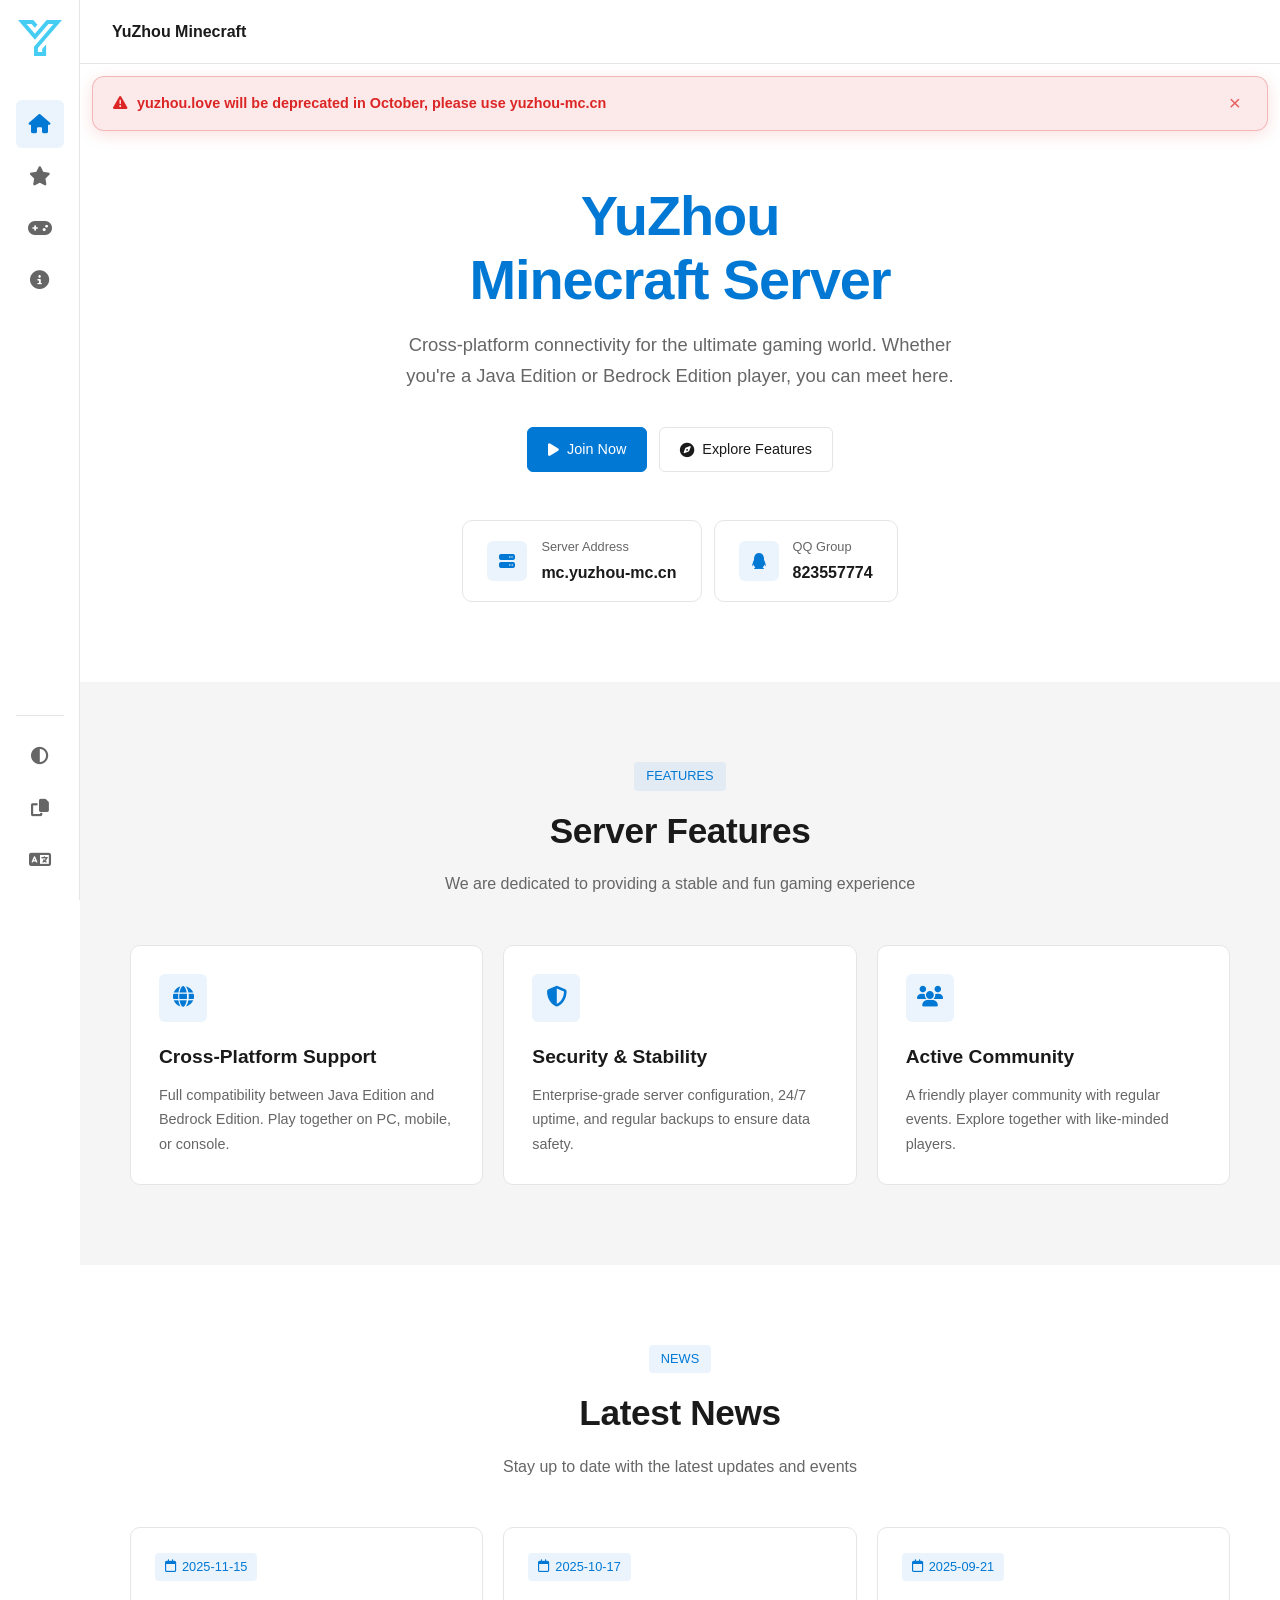
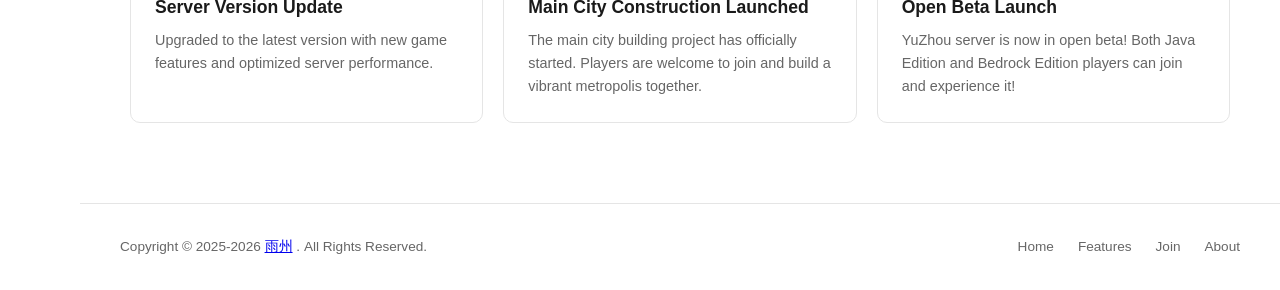
==== commit a676dfe4: "横幅提示添加多语言本地化支持" ====
--- a/index.html
+++ b/index.html
@@ -17,7 +17,7 @@
     <!-- 废弃横幅 -->
     <div class="deprecation-banner" id="deprecationBanner">
       <i class="fas fa-exclamation-triangle banner-icon"></i>
-      <span class="banner-text">yuzhou.love 将于 10 月废弃，请使用 yuzhou-mc.cn 访问</span>
+      <span class="banner-text" data-i18n="banner.deprecation">yuzhou.love 将于 10 月废弃，请使用 yuzhou-mc.cn 访问</span>
       <button class="banner-close" onclick="document.getElementById('deprecationBanner').remove()">&times;</button>
     </div>
 
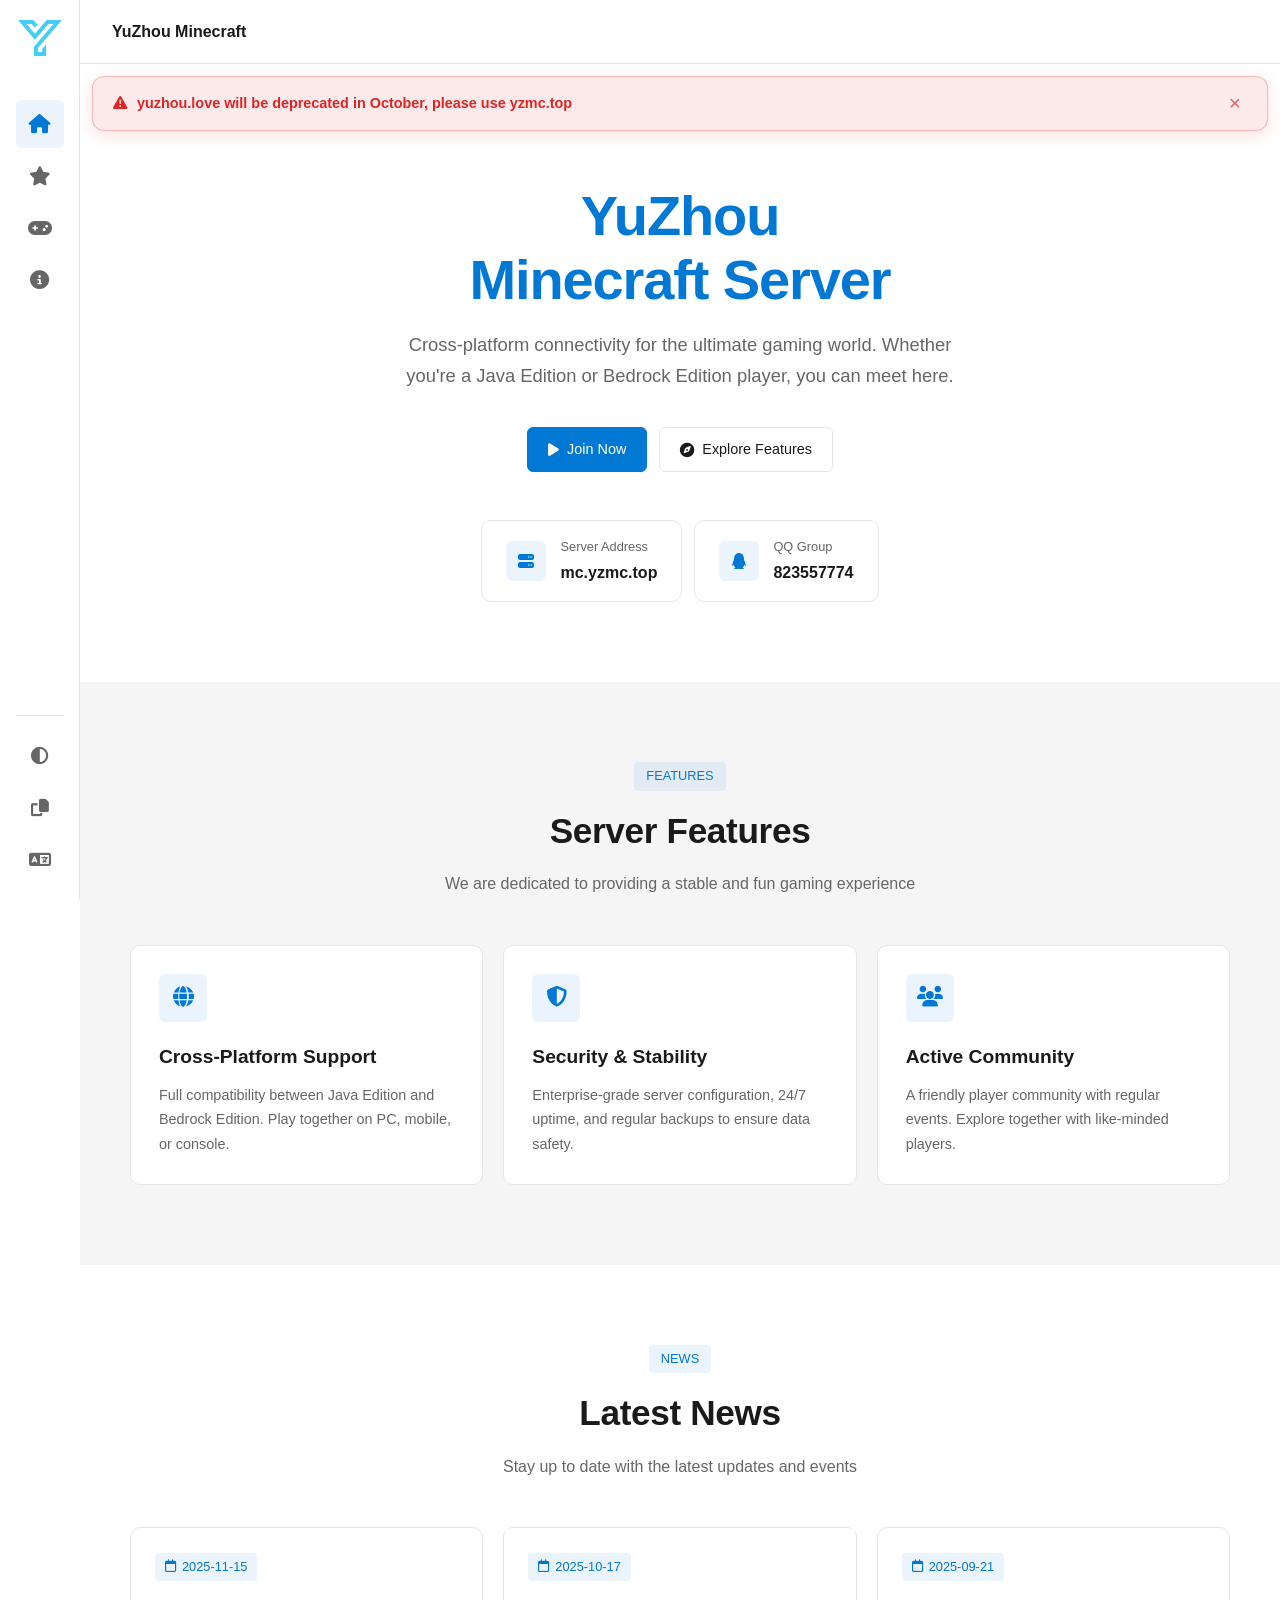
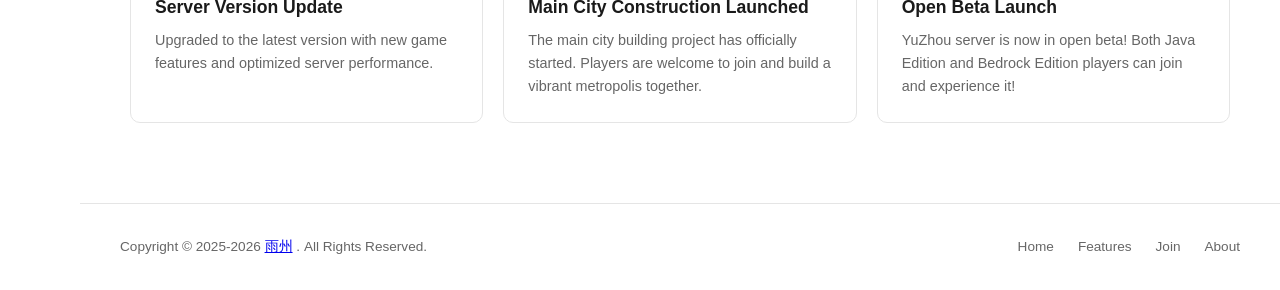
==== commit 6d7f81ec: "域名统一为 yzmc.top，更新加入指南图片" ====
--- a/index.html
+++ b/index.html
@@ -17,7 +17,7 @@
     <!-- 废弃横幅 -->
     <div class="deprecation-banner" id="deprecationBanner">
       <i class="fas fa-exclamation-triangle banner-icon"></i>
-      <span class="banner-text" data-i18n="banner.deprecation">yuzhou.love 将于 10 月废弃，请使用 yuzhou-mc.cn 访问</span>
+      <span class="banner-text" data-i18n="banner.deprecation">yuzhou.love 将于 10 月废弃，请使用 yzmc.top 访问</span>
       <button class="banner-close" onclick="document.getElementById('deprecationBanner').remove()">&times;</button>
     </div>
 
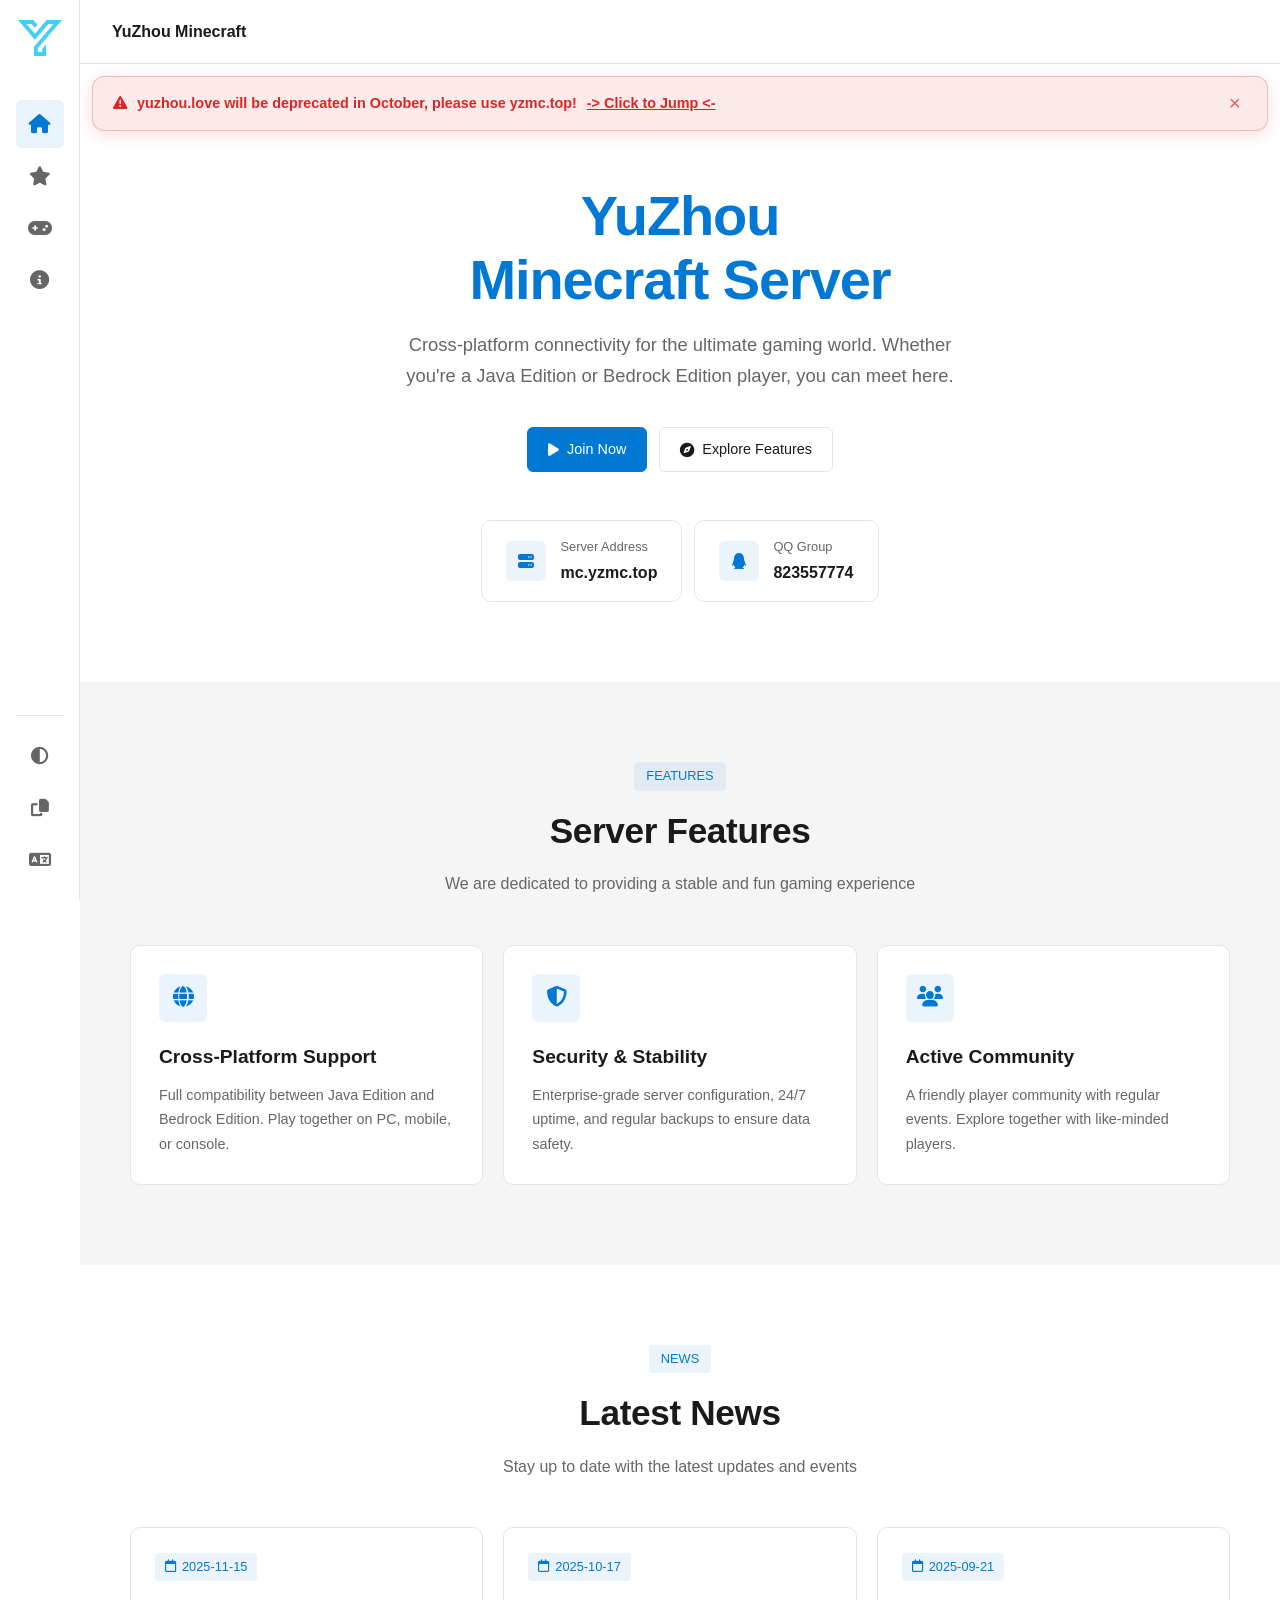
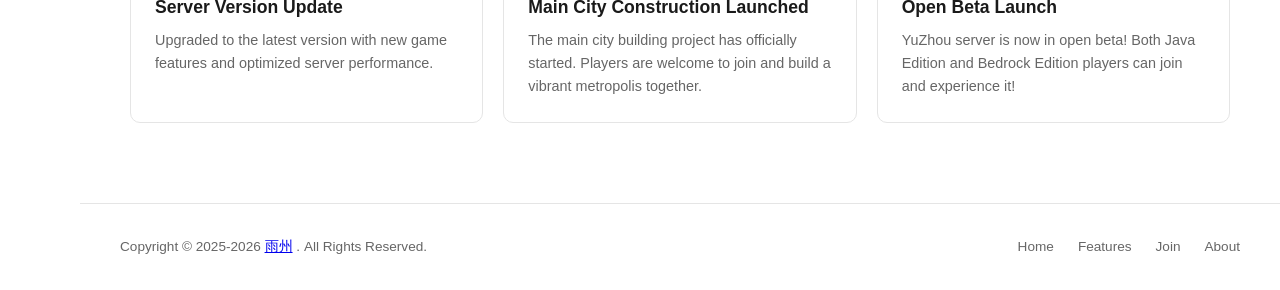
==== commit 26d90c57: "1111" ====
--- a/index.html
+++ b/index.html
@@ -17,7 +17,8 @@
     <!-- 废弃横幅 -->
     <div class="deprecation-banner" id="deprecationBanner">
       <i class="fas fa-exclamation-triangle banner-icon"></i>
-      <span class="banner-text" data-i18n="banner.deprecation">yuzhou.love 将于 10 月废弃，请使用 yzmc.top 访问</span>
+      <span class="banner-text" data-i18n="banner.deprecation">yuzhou.love 将于 10 月废弃，请使用 yzmc.top 访问！</span>
+      <a class="banner-link" href="https://yzmc.top" target="_blank" rel="noopener" data-i18n="banner.link">-> 点此跳转 <-</a>
       <button class="banner-close" onclick="document.getElementById('deprecationBanner').remove()">&times;</button>
     </div>
 
--- a/css/common.css
+++ b/css/common.css
@@ -415,6 +415,19 @@
   box-shadow: 0 4px 16px rgba(220, 38, 38, 0.15);
 }
 
+.deprecation-banner .banner-link {
+  color: #dc2626;
+  font-weight: 700;
+  text-decoration: underline;
+  white-space: nowrap;
+  cursor: pointer;
+  transition: color 0.2s;
+}
+
+.deprecation-banner .banner-link:hover {
+  color: #b91c1c;
+}
+
 .deprecation-banner .banner-close {
   margin-left: auto;
   background: none;
